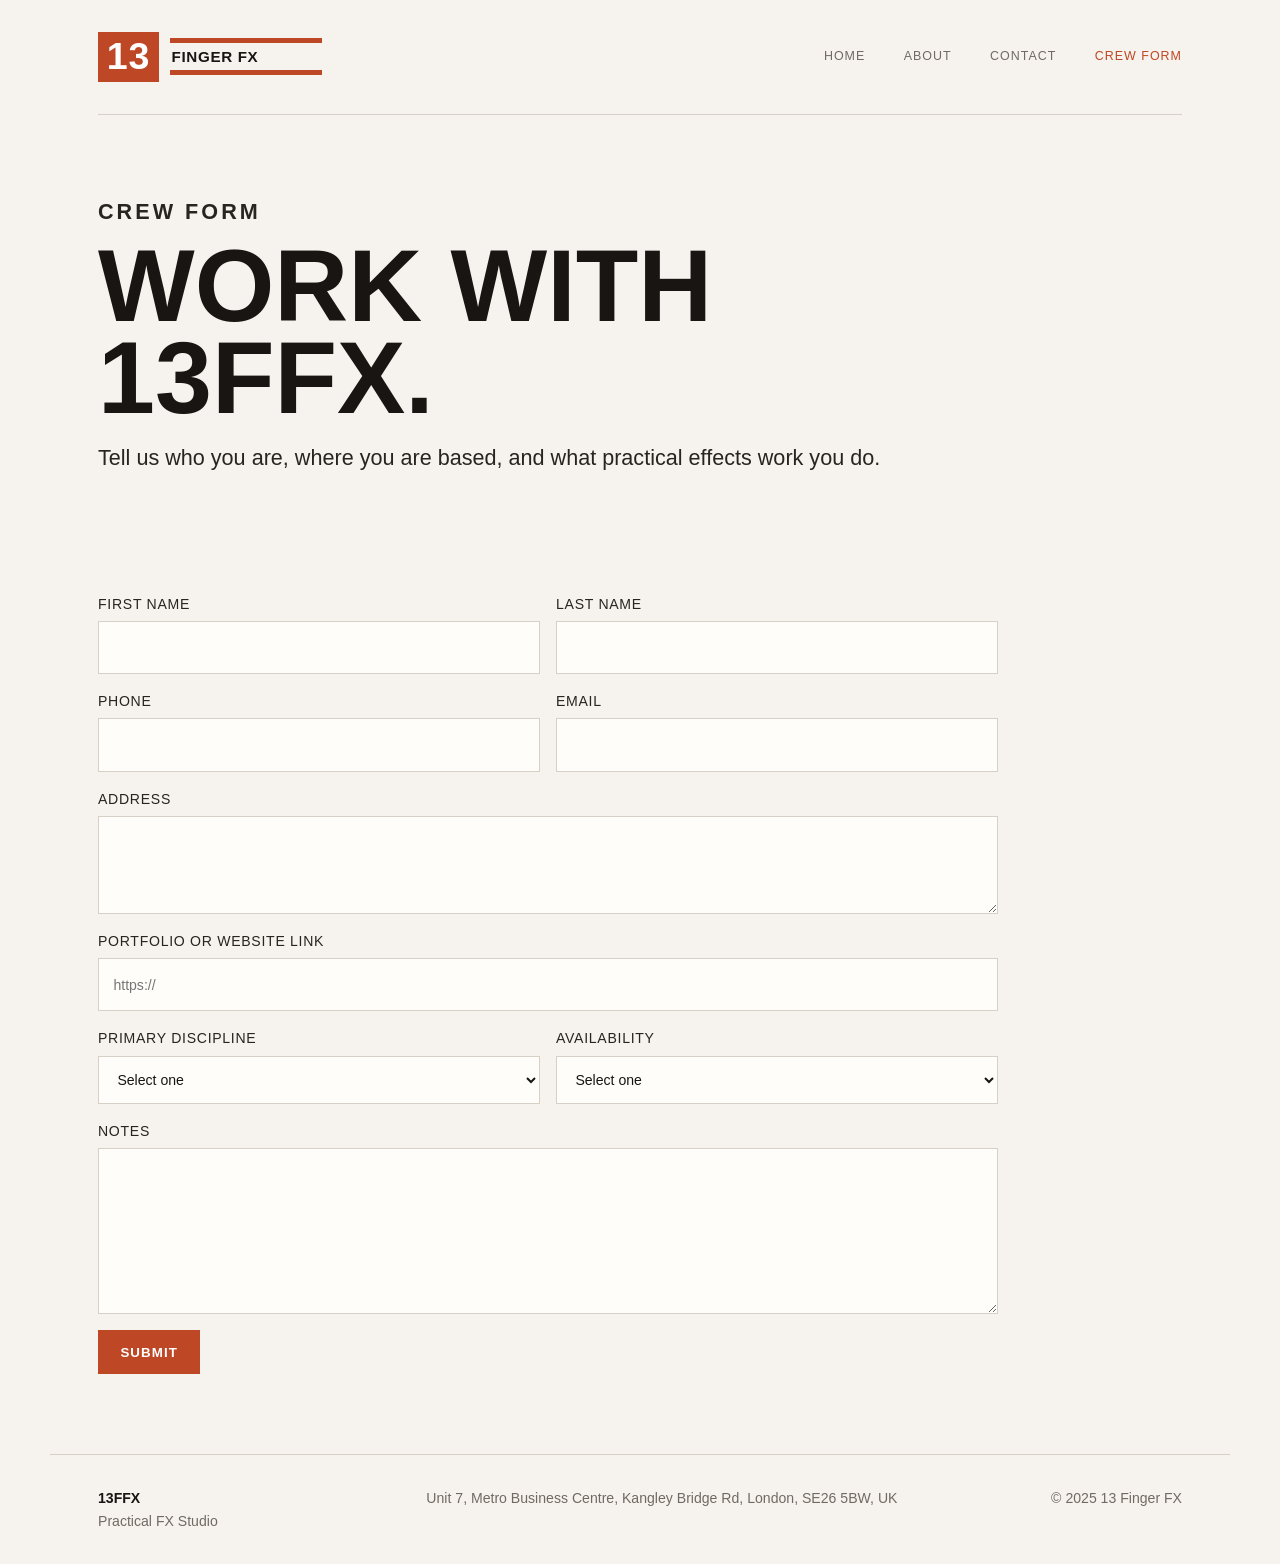
==== apply/index.html @ 548a2d45 "Add initial site scaffold and poster carousel handoff" ====
<!doctype html>
<html lang="en">
  <head>
    <meta charset="utf-8">
    <meta name="viewport" content="width=device-width, initial-scale=1">
    <title>Crew Form | 13 Finger FX</title>
    <meta name="description" content="Apply to work with 13 Finger FX through the crew application form.">
    <link rel="stylesheet" href="/styles.css">
  </head>
  <body>
    <header class="site-header">
      <a class="brand" href="/" aria-label="13 Finger FX home">
        <span class="brand-mark">13</span>
        <span class="brand-name">Finger FX</span>
      </a>
      <button class="nav-toggle" type="button" aria-controls="site-nav" aria-expanded="false">Menu</button>
      <nav class="site-nav" id="site-nav" aria-label="Primary navigation">
        <a href="/">Home</a>
        <a href="/info/">About</a>
        <a href="/contact/">Contact</a>
        <a href="/apply/" aria-current="page">Crew Form</a>
      </nav>
    </header>

    <main>
      <section class="page-intro">
        <p class="eyebrow">Crew Form</p>
        <h1>Work with 13FFX.</h1>
        <p>Tell us who you are, where you are based, and what practical effects work you do.</p>
      </section>

      <section class="form-section">
        <form class="form-panel wide-form" name="crew-application" method="POST" data-netlify="true" netlify-honeypot="bot-field" action="/thanks/">
          <input type="hidden" name="form-name" value="crew-application">
          <p class="hidden-field">
            <label>Do not fill this in: <input name="bot-field"></label>
          </p>
          <div class="form-grid">
            <label>First name <input name="first-name" autocomplete="given-name" required></label>
            <label>Last name <input name="last-name" autocomplete="family-name" required></label>
            <label>Phone <input type="tel" name="phone" autocomplete="tel"></label>
            <label>Email <input type="email" name="email" autocomplete="email" required></label>
          </div>
          <label>Address <textarea name="address" rows="3"></textarea></label>
          <label>Portfolio or website link <input type="url" name="portfolio-link" placeholder="https://"></label>
          <div class="form-grid">
            <label>Primary discipline
              <select name="primary-discipline">
                <option value="">Select one</option>
                <option>Prosthetics</option>
                <option>Creature FX</option>
                <option>Puppets</option>
                <option>Model making</option>
                <option>Moulding and casting</option>
                <option>Props</option>
                <option>Stunt FX</option>
                <option>Other</option>
              </select>
            </label>
            <label>Availability
              <select name="availability">
                <option value="">Select one</option>
                <option>Immediately available</option>
                <option>Available for dailies</option>
                <option>Available for long bookings</option>
                <option>Currently unavailable</option>
              </select>
            </label>
          </div>
          <label>Notes <textarea name="notes" rows="6"></textarea></label>
          <button type="submit">Submit</button>
        </form>
      </section>
    </main>

    <footer class="site-footer">
      <div>
        <strong>13FFX</strong>
        <span>Practical FX Studio</span>
      </div>
      <address>Unit 7, Metro Business Centre, Kangley Bridge Rd, London, SE26 5BW, UK</address>
      <p>&copy; 2025 13 Finger FX</p>
    </footer>

    <script src="/script.js"></script>
  </body>
</html>
---- styles.css ----
:root {
  --paper: #f6f3ee;
  --ink: #181512;
  --muted: #706a63;
  --line: #d7d0c6;
  --rust: #be4725;
  --rust-dark: #82331f;
  --charcoal: #282520;
  --field: #fffdfa;
  color-scheme: light;
  font-family: "Helvetica Neue", Arial, sans-serif;
}

* {
  box-sizing: border-box;
}

body {
  margin: 0;
  background: var(--paper);
  color: var(--ink);
  font-size: 16px;
  line-height: 1.6;
}

img {
  display: block;
  max-width: 100%;
}

a {
  color: inherit;
}

.site-header {
  display: flex;
  align-items: center;
  justify-content: space-between;
  gap: 2rem;
  max-width: 1180px;
  margin: 0 auto;
  padding: 2rem clamp(1.25rem, 4vw, 3rem);
}

.brand {
  display: inline-flex;
  align-items: center;
  gap: .7rem;
  text-decoration: none;
  text-transform: uppercase;
  letter-spacing: .04em;
  font-weight: 800;
}

.brand-mark {
  display: grid;
  place-items: center;
  width: 3.8rem;
  height: 3.1rem;
  background: var(--rust);
  color: #fff;
  font-size: 2.35rem;
  line-height: 1;
}

.brand-name {
  font-size: .95rem;
  border-top: .34rem solid var(--rust);
  border-bottom: .34rem solid var(--rust);
  padding: .1rem 4rem .08rem .1rem;
}

.site-nav {
  display: flex;
  align-items: center;
  gap: clamp(1rem, 3vw, 2.6rem);
  text-transform: uppercase;
  font-size: .78rem;
  letter-spacing: .08em;
}

.site-nav a {
  text-decoration: none;
  color: var(--muted);
}

.site-nav a:hover,
.site-nav a[aria-current="page"] {
  color: var(--rust);
}

.nav-toggle {
  display: none;
  border: 1px solid var(--line);
  background: transparent;
  color: var(--ink);
  padding: .65rem .9rem;
  text-transform: uppercase;
  letter-spacing: .08em;
}

main {
  max-width: 1180px;
  margin: 0 auto;
  padding: 0 clamp(1.25rem, 4vw, 3rem) 5rem;
}

.hero {
  min-height: 58vh;
  display: grid;
  align-content: center;
  padding: 5rem 0 4rem;
  border-top: 1px solid var(--line);
  border-bottom: 1px solid var(--line);
}

.page-intro {
  padding: 5rem 0 3rem;
  border-top: 1px solid var(--line);
}

.eyebrow {
  margin: 0 0 .7rem;
  color: var(--rust);
  font-size: .78rem;
  letter-spacing: .14em;
  text-transform: uppercase;
  font-weight: 700;
}

h1,
h2,
h3,
p {
  margin-top: 0;
}

h1 {
  max-width: 920px;
  margin-bottom: 1rem;
  font-size: clamp(3rem, 8vw, 7.5rem);
  line-height: .9;
  text-transform: uppercase;
  font-weight: 900;
}

h2 {
  font-size: clamp(1.9rem, 4vw, 3.5rem);
  line-height: 1;
  text-transform: uppercase;
  margin-bottom: 0;
}

h3 {
  font-size: 1.05rem;
  line-height: 1.15;
  text-transform: uppercase;
}

.intro,
.page-intro p,
.copy-block {
  max-width: 860px;
  color: var(--charcoal);
  font-size: clamp(1.05rem, 2vw, 1.35rem);
}

.section-heading {
  display: flex;
  align-items: end;
  justify-content: space-between;
  gap: 2rem;
  margin-bottom: 1.4rem;
}

.gallery-section,
.services,
.form-section,
.split-section,
.copy-block {
  padding-top: 3rem;
}

.gallery-grid {
  display: grid;
  grid-template-columns: repeat(4, minmax(0, 1fr));
  gap: .75rem;
}

.gallery-grid img {
  width: 100%;
  aspect-ratio: 16 / 10;
  object-fit: cover;
  background: #ddd;
}

.copy-block p {
  margin-bottom: 1.4rem;
}

.service-grid {
  display: grid;
  grid-template-columns: repeat(4, minmax(0, 1fr));
  gap: 1px;
  background: var(--line);
  border: 1px solid var(--line);
}

.service-grid article {
  min-height: 18rem;
  padding: 1.4rem;
  background: var(--paper);
}

.service-grid p {
  color: var(--muted);
  font-size: .95rem;
}

.split-section {
  display: grid;
  grid-template-columns: minmax(0, 1.4fr) minmax(18rem, .6fr);
  gap: 3rem;
  align-items: start;
}

.form-panel {
  display: grid;
  gap: 1rem;
  width: 100%;
}

.wide-form {
  max-width: 900px;
}

.form-grid {
  display: grid;
  grid-template-columns: repeat(2, minmax(0, 1fr));
  gap: 1rem;
}

label {
  display: grid;
  gap: .35rem;
  color: var(--charcoal);
  font-size: .88rem;
  text-transform: uppercase;
  letter-spacing: .05em;
}

input,
textarea,
select {
  width: 100%;
  border: 1px solid var(--line);
  border-radius: 0;
  background: var(--field);
  color: var(--ink);
  padding: .9rem;
  font: inherit;
}

textarea {
  resize: vertical;
}

button {
  width: fit-content;
  border: 0;
  background: var(--rust);
  color: #fff;
  padding: .9rem 1.4rem;
  text-transform: uppercase;
  letter-spacing: .08em;
  font-weight: 800;
  cursor: pointer;
}

button:hover {
  background: var(--rust-dark);
}

.hidden-field {
  display: none;
}

.contact-details {
  border-left: 1px solid var(--line);
  padding-left: 2rem;
}

.muted {
  color: var(--muted);
}

.text-link {
  color: var(--rust);
  text-decoration-thickness: .12em;
}

.site-footer {
  display: grid;
  grid-template-columns: 1fr 2fr auto;
  gap: 2rem;
  max-width: 1180px;
  margin: 0 auto;
  padding: 2rem clamp(1.25rem, 4vw, 3rem);
  border-top: 1px solid var(--line);
  color: var(--muted);
  font-size: .88rem;
}

.site-footer div {
  display: grid;
}

.site-footer strong {
  color: var(--ink);
}

.site-footer address {
  font-style: normal;
}

@media (max-width: 900px) {
  .site-header {
    align-items: flex-start;
  }

  .nav-toggle {
    display: inline-block;
  }

  .site-nav {
    position: absolute;
    top: 6.8rem;
    left: 1.25rem;
    right: 1.25rem;
    display: none;
    flex-direction: column;
    align-items: flex-start;
    gap: 1rem;
    background: var(--paper);
    border: 1px solid var(--line);
    padding: 1.2rem;
    z-index: 10;
  }

  .site-nav.is-open {
    display: flex;
  }

  .brand-name {
    padding-right: 1.4rem;
  }

  .gallery-grid,
  .service-grid {
    grid-template-columns: repeat(2, minmax(0, 1fr));
  }

  .split-section,
  .site-footer {
    grid-template-columns: 1fr;
  }

  .contact-details {
    border-left: 0;
    border-top: 1px solid var(--line);
    padding: 2rem 0 0;
  }
}

@media (max-width: 560px) {
  .site-header {
    gap: 1rem;
    padding-top: 1.2rem;
  }

  .brand-mark {
    width: 3rem;
    height: 2.5rem;
    font-size: 1.85rem;
  }

  .brand-name {
    font-size: .78rem;
    padding-right: .6rem;
  }

  .hero {
    min-height: 48vh;
    padding: 3rem 0;
  }

  .gallery-grid,
  .service-grid,
  .form-grid {
    grid-template-columns: 1fr;
  }
}
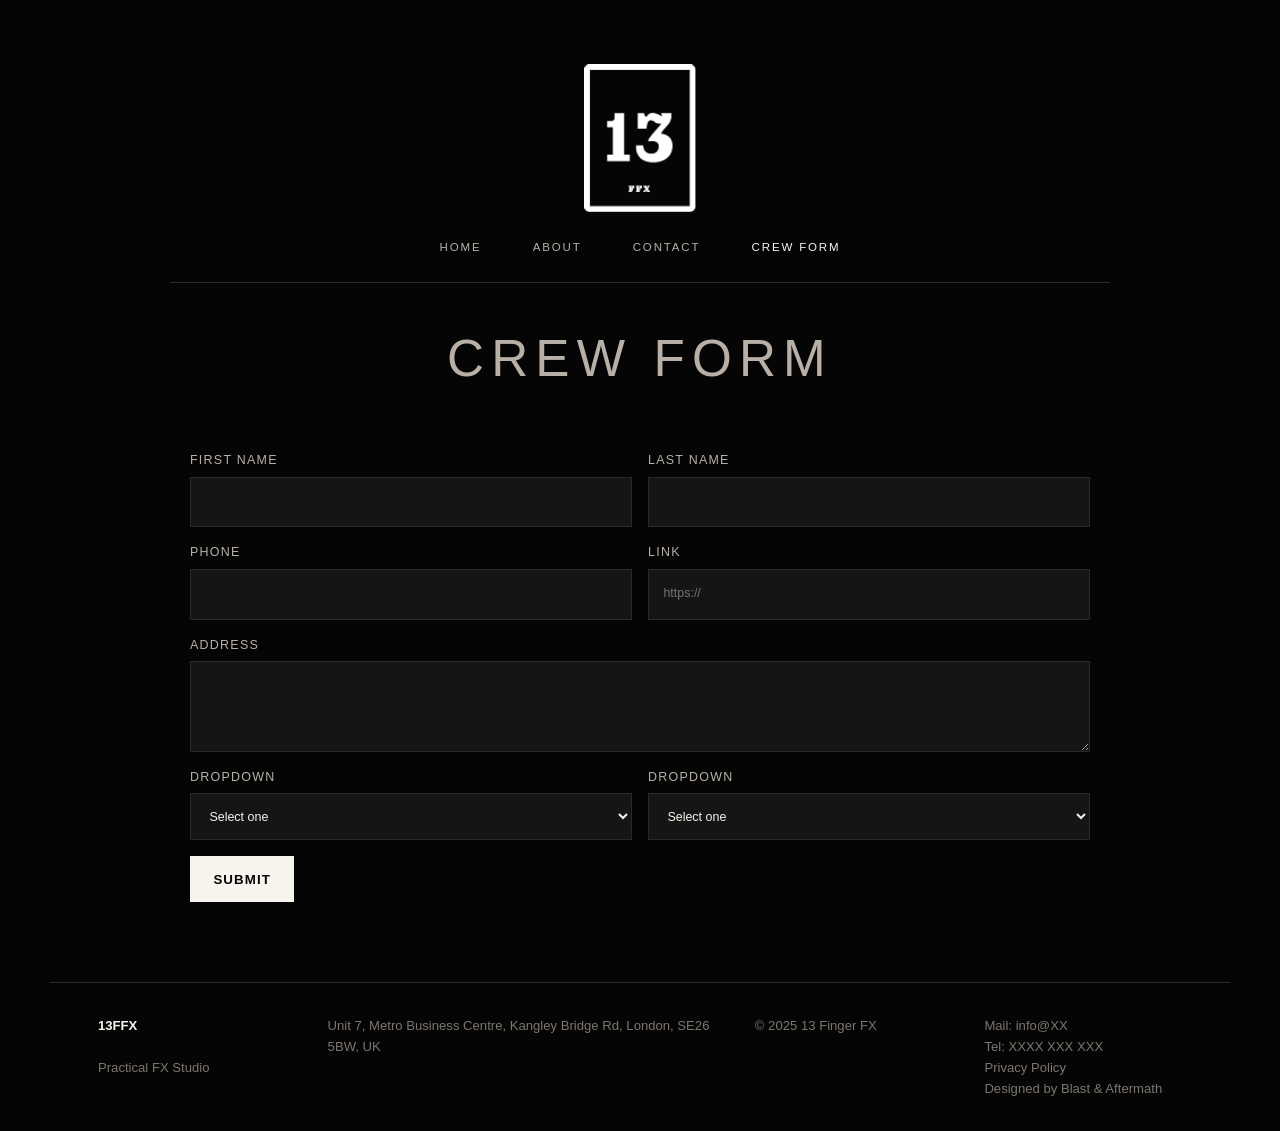
==== commit 12815cb9: "Align secondary pages with Wix references" ====
--- a/apply/index.html
+++ b/apply/index.html
@@ -10,8 +10,7 @@
   <body>
     <header class="site-header">
       <a class="brand" href="/" aria-label="13 Finger FX home">
-        <span class="brand-mark">13</span>
-        <span class="brand-name">Finger FX</span>
+        <img src="/assets/ffx-logo-white.png" alt="13 Finger FX">
       </a>
       <button class="nav-toggle" type="button" aria-controls="site-nav" aria-expanded="false">Menu</button>
       <nav class="site-nav" id="site-nav" aria-label="Primary navigation">
@@ -23,10 +22,8 @@
     </header>
 
     <main>
-      <section class="page-intro">
-        <p class="eyebrow">Crew Form</p>
-        <h1>Work with 13FFX.</h1>
-        <p>Tell us who you are, where you are based, and what practical effects work you do.</p>
+      <section class="page-intro form-intro">
+        <p class="studio-line">Crew Form</p>
       </section>
 
       <section class="form-section">
@@ -39,35 +36,25 @@
             <label>First name <input name="first-name" autocomplete="given-name" required></label>
             <label>Last name <input name="last-name" autocomplete="family-name" required></label>
             <label>Phone <input type="tel" name="phone" autocomplete="tel"></label>
-            <label>Email <input type="email" name="email" autocomplete="email" required></label>
+            <label>Link <input type="url" name="portfolio-link" placeholder="https://"></label>
           </div>
           <label>Address <textarea name="address" rows="3"></textarea></label>
-          <label>Portfolio or website link <input type="url" name="portfolio-link" placeholder="https://"></label>
           <div class="form-grid">
-            <label>Primary discipline
+            <label>Dropdown
               <select name="primary-discipline">
                 <option value="">Select one</option>
-                <option>Prosthetics</option>
-                <option>Creature FX</option>
-                <option>Puppets</option>
-                <option>Model making</option>
-                <option>Moulding and casting</option>
-                <option>Props</option>
-                <option>Stunt FX</option>
-                <option>Other</option>
+                <option>Option 1</option>
+                <option>Option 2</option>
               </select>
             </label>
-            <label>Availability
+            <label>Dropdown
               <select name="availability">
                 <option value="">Select one</option>
-                <option>Immediately available</option>
-                <option>Available for dailies</option>
-                <option>Available for long bookings</option>
-                <option>Currently unavailable</option>
+                <option>Option 1</option>
+                <option>Option 2</option>
               </select>
             </label>
           </div>
-          <label>Notes <textarea name="notes" rows="6"></textarea></label>
           <button type="submit">Submit</button>
         </form>
       </section>
--- a/styles.css
+++ b/styles.css
@@ -1,13 +1,13 @@
 :root {
-  --paper: #f6f3ee;
-  --ink: #181512;
-  --muted: #706a63;
-  --line: #d7d0c6;
-  --rust: #be4725;
-  --rust-dark: #82331f;
-  --charcoal: #282520;
-  --field: #fffdfa;
-  color-scheme: light;
+  --bg: #050505;
+  --panel: #0d0d0d;
+  --ink: #f7f3ed;
+  --muted: #b8b0a6;
+  --soft: #7d766e;
+  --line: #2a2927;
+  --accent: #d95a28;
+  --field: #151515;
+  color-scheme: dark;
   font-family: "Helvetica Neue", Arial, sans-serif;
 }
 
@@ -17,7 +17,7 @@
 
 body {
   margin: 0;
-  background: var(--paper);
+  background: var(--bg);
   color: var(--ink);
   font-size: 16px;
   line-height: 1.6;
@@ -33,50 +33,32 @@
 }
 
 .site-header {
-  display: flex;
-  align-items: center;
-  justify-content: space-between;
-  gap: 2rem;
+  display: grid;
+  justify-items: center;
+  gap: 1.6rem;
   max-width: 1180px;
   margin: 0 auto;
-  padding: 2rem clamp(1.25rem, 4vw, 3rem);
+  padding: clamp(2rem, 5vw, 4rem) clamp(1.25rem, 4vw, 3rem) 1.6rem;
 }
 
 .brand {
-  display: inline-flex;
-  align-items: center;
-  gap: .7rem;
-  text-decoration: none;
-  text-transform: uppercase;
-  letter-spacing: .04em;
-  font-weight: 800;
-}
-
-.brand-mark {
-  display: grid;
-  place-items: center;
-  width: 3.8rem;
-  height: 3.1rem;
-  background: var(--rust);
-  color: #fff;
-  font-size: 2.35rem;
-  line-height: 1;
-}
-
-.brand-name {
-  font-size: .95rem;
-  border-top: .34rem solid var(--rust);
-  border-bottom: .34rem solid var(--rust);
-  padding: .1rem 4rem .08rem .1rem;
+  display: block;
+  width: clamp(72px, 10vw, 112px);
+}
+
+.brand img {
+  width: 100%;
+  height: auto;
 }
 
 .site-nav {
   display: flex;
   align-items: center;
-  gap: clamp(1rem, 3vw, 2.6rem);
-  text-transform: uppercase;
-  font-size: .78rem;
-  letter-spacing: .08em;
+  justify-content: center;
+  gap: clamp(1.2rem, 4vw, 3.2rem);
+  text-transform: uppercase;
+  font-size: .72rem;
+  letter-spacing: .16em;
 }
 
 .site-nav a {
@@ -86,7 +68,7 @@
 
 .site-nav a:hover,
 .site-nav a[aria-current="page"] {
-  color: var(--rust);
+  color: var(--ink);
 }
 
 .nav-toggle {
@@ -105,27 +87,51 @@
   padding: 0 clamp(1.25rem, 4vw, 3rem) 5rem;
 }
 
-.hero {
-  min-height: 58vh;
-  display: grid;
-  align-content: center;
-  padding: 5rem 0 4rem;
-  border-top: 1px solid var(--line);
-  border-bottom: 1px solid var(--line);
-}
-
-.page-intro {
-  padding: 5rem 0 3rem;
-  border-top: 1px solid var(--line);
-}
-
+.home-page main {
+  max-width: none;
+  padding: 0;
+}
+
+.home-video {
+  position: relative;
+  min-height: calc(96svh - 178px);
+  overflow: hidden;
+  background: #000;
+}
+
+.home-video__media {
+  position: absolute;
+  inset: 0;
+  width: 100%;
+  height: 100%;
+  object-fit: cover;
+}
+
+.home-video__media--mobile {
+  display: none;
+}
+
+.home-video__overlay {
+  position: relative;
+  z-index: 1;
+  display: grid;
+  min-height: calc(96svh - 178px);
+  align-content: end;
+  justify-items: center;
+  gap: 1rem;
+  padding: 3rem clamp(1.25rem, 4vw, 3rem);
+  text-align: center;
+  background: linear-gradient(180deg, rgba(0, 0, 0, .08), rgba(0, 0, 0, .2) 58%, rgba(0, 0, 0, .62));
+}
+
+.studio-line,
 .eyebrow {
-  margin: 0 0 .7rem;
-  color: var(--rust);
-  font-size: .78rem;
-  letter-spacing: .14em;
-  text-transform: uppercase;
-  font-weight: 700;
+  margin: 0;
+  color: var(--muted);
+  font-size: .72rem;
+  line-height: 1.4;
+  letter-spacing: .18em;
+  text-transform: uppercase;
 }
 
 h1,
@@ -136,33 +142,84 @@
 }
 
 h1 {
-  max-width: 920px;
-  margin-bottom: 1rem;
-  font-size: clamp(3rem, 8vw, 7.5rem);
-  line-height: .9;
-  text-transform: uppercase;
-  font-weight: 900;
+  max-width: 820px;
+  margin-bottom: 0;
+  color: var(--ink);
+  font-size: clamp(1rem, 2vw, 1.45rem);
+  line-height: 1.35;
+  letter-spacing: .12em;
+  text-transform: uppercase;
+  font-weight: 500;
+}
+
+.page-intro {
+  display: grid;
+  justify-items: center;
+  max-width: 940px;
+  margin: 0 auto;
+  padding: 3rem 0 2.5rem;
+  border-top: 1px solid var(--line);
+  text-align: center;
+}
+
+.page-intro h1 {
+  max-width: none;
+  margin: .8rem 0 1rem;
+  font-size: clamp(2.5rem, 7vw, 6rem);
+  line-height: .95;
+  letter-spacing: .04em;
+  font-weight: 800;
 }
 
 h2 {
-  font-size: clamp(1.9rem, 4vw, 3.5rem);
+  font-size: clamp(1.65rem, 4vw, 3rem);
   line-height: 1;
   text-transform: uppercase;
   margin-bottom: 0;
 }
 
 h3 {
-  font-size: 1.05rem;
+  font-size: 1rem;
   line-height: 1.15;
-  text-transform: uppercase;
-}
-
-.intro,
+  letter-spacing: .06em;
+  text-transform: uppercase;
+}
+
 .page-intro p,
 .copy-block {
   max-width: 860px;
-  color: var(--charcoal);
-  font-size: clamp(1.05rem, 2vw, 1.35rem);
+  color: var(--muted);
+  font-size: clamp(1rem, 2vw, 1.25rem);
+}
+
+.copy-block p {
+  margin-bottom: 1.4rem;
+}
+
+.copy-block {
+  margin-inline: auto;
+  text-align: left;
+}
+
+.contact-intro {
+  border-top: 0;
+  padding-bottom: 1.5rem;
+}
+
+.contact-intro h1,
+.form-intro .studio-line {
+  font-size: clamp(1.7rem, 5vw, 3.2rem);
+  line-height: 1.1;
+  letter-spacing: .14em;
+  text-transform: uppercase;
+}
+
+.form-intro {
+  padding-bottom: 1rem;
+}
+
+.about-carousel {
+  margin: 4rem calc(50% - 50vw) 1rem;
 }
 
 .section-heading {
@@ -173,7 +230,6 @@
   margin-bottom: 1.4rem;
 }
 
-.gallery-section,
 .services,
 .form-section,
 .split-section,
@@ -181,23 +237,6 @@
   padding-top: 3rem;
 }
 
-.gallery-grid {
-  display: grid;
-  grid-template-columns: repeat(4, minmax(0, 1fr));
-  gap: .75rem;
-}
-
-.gallery-grid img {
-  width: 100%;
-  aspect-ratio: 16 / 10;
-  object-fit: cover;
-  background: #ddd;
-}
-
-.copy-block p {
-  margin-bottom: 1.4rem;
-}
-
 .service-grid {
   display: grid;
   grid-template-columns: repeat(4, minmax(0, 1fr));
@@ -209,7 +248,7 @@
 .service-grid article {
   min-height: 18rem;
   padding: 1.4rem;
-  background: var(--paper);
+  background: var(--panel);
 }
 
 .service-grid p {
@@ -222,6 +261,8 @@
   grid-template-columns: minmax(0, 1.4fr) minmax(18rem, .6fr);
   gap: 3rem;
   align-items: start;
+  max-width: 900px;
+  margin: 0 auto;
 }
 
 .form-panel {
@@ -232,6 +273,7 @@
 
 .wide-form {
   max-width: 900px;
+  margin: 0 auto;
 }
 
 .form-grid {
@@ -243,10 +285,10 @@
 label {
   display: grid;
   gap: .35rem;
-  color: var(--charcoal);
-  font-size: .88rem;
-  text-transform: uppercase;
-  letter-spacing: .05em;
+  color: var(--muted);
+  font-size: .78rem;
+  text-transform: uppercase;
+  letter-spacing: .1em;
 }
 
 input,
@@ -267,9 +309,9 @@
 
 button {
   width: fit-content;
-  border: 0;
-  background: var(--rust);
-  color: #fff;
+  border: 1px solid var(--ink);
+  background: var(--ink);
+  color: var(--bg);
   padding: .9rem 1.4rem;
   text-transform: uppercase;
   letter-spacing: .08em;
@@ -278,7 +320,8 @@
 }
 
 button:hover {
-  background: var(--rust-dark);
+  background: transparent;
+  color: var(--ink);
 }
 
 .hidden-field {
@@ -288,6 +331,7 @@
 .contact-details {
   border-left: 1px solid var(--line);
   padding-left: 2rem;
+  color: var(--muted);
 }
 
 .muted {
@@ -295,20 +339,26 @@
 }
 
 .text-link {
-  color: var(--rust);
+  color: var(--ink);
   text-decoration-thickness: .12em;
 }
 
 .site-footer {
   display: grid;
-  grid-template-columns: 1fr 2fr auto;
+  grid-template-columns: 1fr 2fr 1fr 1fr;
   gap: 2rem;
   max-width: 1180px;
   margin: 0 auto;
   padding: 2rem clamp(1.25rem, 4vw, 3rem);
   border-top: 1px solid var(--line);
-  color: var(--muted);
-  font-size: .88rem;
+  color: var(--soft);
+  font-size: .82rem;
+}
+
+.site-footer::after {
+  content: "Mail: info@XX\a Tel: XXXX XXX XXX\a Privacy Policy\a Designed by Blast & Aftermath";
+  white-space: pre-line;
+  color: var(--soft);
 }
 
 .site-footer div {
@@ -325,7 +375,15 @@
 
 @media (max-width: 900px) {
   .site-header {
-    align-items: flex-start;
+    display: flex;
+    align-items: center;
+    justify-content: space-between;
+    padding-top: 1.25rem;
+    padding-bottom: 1rem;
+  }
+
+  .brand {
+    width: 64px;
   }
 
   .nav-toggle {
@@ -334,14 +392,14 @@
 
   .site-nav {
     position: absolute;
-    top: 6.8rem;
+    top: 5.7rem;
     left: 1.25rem;
     right: 1.25rem;
     display: none;
     flex-direction: column;
     align-items: flex-start;
     gap: 1rem;
-    background: var(--paper);
+    background: #0a0a0a;
     border: 1px solid var(--line);
     padding: 1.2rem;
     z-index: 10;
@@ -351,11 +409,6 @@
     display: flex;
   }
 
-  .brand-name {
-    padding-right: 1.4rem;
-  }
-
-  .gallery-grid,
   .service-grid {
     grid-template-columns: repeat(2, minmax(0, 1fr));
   }
@@ -370,31 +423,32 @@
     border-top: 1px solid var(--line);
     padding: 2rem 0 0;
   }
+
+  .home-video,
+  .home-video__overlay {
+    min-height: calc(92svh - 104px);
+  }
 }
 
 @media (max-width: 560px) {
-  .site-header {
-    gap: 1rem;
-    padding-top: 1.2rem;
-  }
-
-  .brand-mark {
-    width: 3rem;
-    height: 2.5rem;
-    font-size: 1.85rem;
-  }
-
-  .brand-name {
-    font-size: .78rem;
-    padding-right: .6rem;
-  }
-
-  .hero {
-    min-height: 48vh;
-    padding: 3rem 0;
-  }
-
-  .gallery-grid,
+  .home-video,
+  .home-video__overlay {
+    min-height: calc(92svh - 90px);
+  }
+
+  .home-video__media--desktop {
+    display: none;
+  }
+
+  .home-video__media--mobile {
+    display: block;
+  }
+
+  .home-video__overlay {
+    align-content: end;
+    padding-bottom: 2.2rem;
+  }
+
   .service-grid,
   .form-grid {
     grid-template-columns: 1fr;
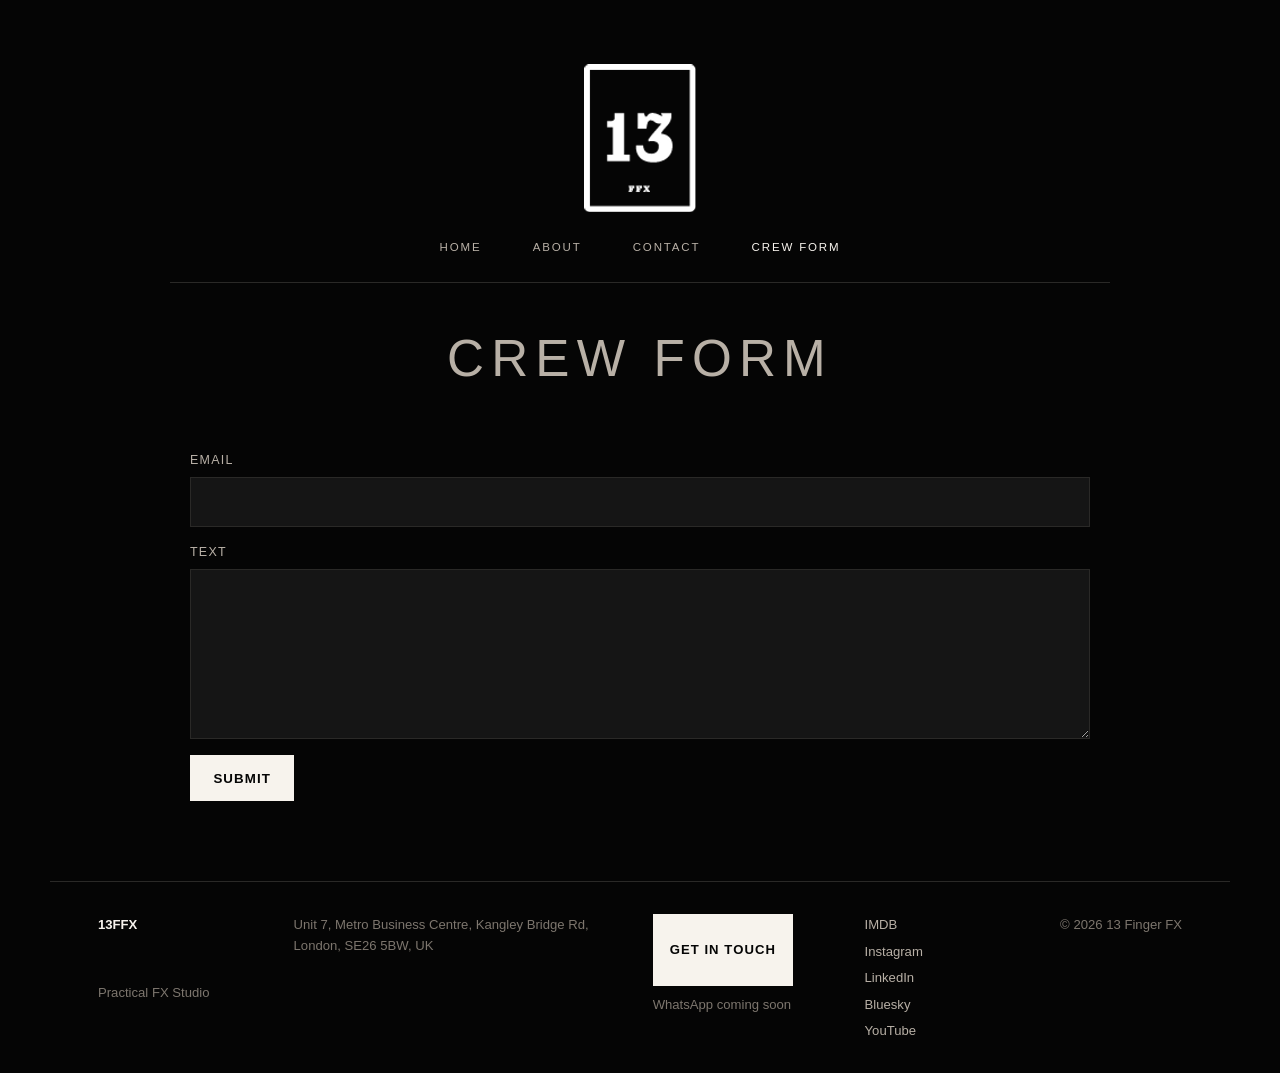
==== commit 161dd1c0: "Update footer SEO and contact forms" ====
--- a/apply/index.html
+++ b/apply/index.html
@@ -4,7 +4,8 @@
     <meta charset="utf-8">
     <meta name="viewport" content="width=device-width, initial-scale=1">
     <title>Crew Form | 13 Finger FX</title>
-    <meta name="description" content="Apply to work with 13 Finger FX through the crew application form.">
+    <meta name="description" content="Contact 13FingerFX if you are an artist hoping to work with an international, award winning, London based practical FX studio.">
+    <meta name="keywords" content="13 Finger FX crew, practical effects artist London, prosthetic makeup artist UK, creature effects artist, CFX artist, film prosthetics crew, practical FX Europe, Dan Martin prosthetics">
     <link rel="stylesheet" href="/styles.css">
   </head>
   <body>
@@ -32,29 +33,8 @@
           <p class="hidden-field">
             <label>Do not fill this in: <input name="bot-field"></label>
           </p>
-          <div class="form-grid">
-            <label>First name <input name="first-name" autocomplete="given-name" required></label>
-            <label>Last name <input name="last-name" autocomplete="family-name" required></label>
-            <label>Phone <input type="tel" name="phone" autocomplete="tel"></label>
-            <label>Link <input type="url" name="portfolio-link" placeholder="https://"></label>
-          </div>
-          <label>Address <textarea name="address" rows="3"></textarea></label>
-          <div class="form-grid">
-            <label>Dropdown
-              <select name="primary-discipline">
-                <option value="">Select one</option>
-                <option>Option 1</option>
-                <option>Option 2</option>
-              </select>
-            </label>
-            <label>Dropdown
-              <select name="availability">
-                <option value="">Select one</option>
-                <option>Option 1</option>
-                <option>Option 2</option>
-              </select>
-            </label>
-          </div>
+          <label>Email <input type="email" name="email" autocomplete="email" required></label>
+          <label>Text <textarea name="message" rows="7" required></textarea></label>
           <button type="submit">Submit</button>
         </form>
       </section>
@@ -66,7 +46,18 @@
         <span>Practical FX Studio</span>
       </div>
       <address>Unit 7, Metro Business Centre, Kangley Bridge Rd, London, SE26 5BW, UK</address>
-      <p>&copy; 2025 13 Finger FX</p>
+      <div class="footer-actions">
+        <a class="button-link" href="/contact/">Get In Touch</a>
+        <span>WhatsApp coming soon</span>
+      </div>
+      <nav class="social-links" aria-label="Social links">
+        <a href="https://www.imdb.com/name/nm2087361">IMDB</a>
+        <a href="https://www.instagram.com/13fingerfx">Instagram</a>
+        <a href="https://www.linkedin.com/in/dan-martin-b8385322">LinkedIn</a>
+        <a href="https://bsky.app/profile/danmartin.bsky.social">Bluesky</a>
+        <a href="https://www.youtube.com/@13fingerfx">YouTube</a>
+      </nav>
+      <p>&copy; 2026 13 Finger FX</p>
     </footer>
 
     <script src="/script.js"></script>
--- a/styles.css
+++ b/styles.css
@@ -324,6 +324,26 @@
   color: var(--ink);
 }
 
+.button-link {
+  display: inline-flex;
+  width: fit-content;
+  align-items: center;
+  justify-content: center;
+  border: 1px solid var(--ink);
+  padding: .7rem 1rem;
+  color: var(--bg);
+  background: var(--ink);
+  text-decoration: none;
+  text-transform: uppercase;
+  letter-spacing: .08em;
+  font-weight: 800;
+}
+
+.button-link:hover {
+  background: transparent;
+  color: var(--ink);
+}
+
 .hidden-field {
   display: none;
 }
@@ -343,9 +363,29 @@
   text-decoration-thickness: .12em;
 }
 
+.intro-copy {
+  color: var(--ink);
+}
+
+.laurels {
+  display: grid;
+  gap: .8rem;
+  max-width: 860px;
+  margin: 3.5rem auto 0;
+  padding: 2rem 0;
+  border-top: 1px solid var(--line);
+  border-bottom: 1px solid var(--line);
+  text-align: center;
+}
+
+.laurels p {
+  margin: 0;
+  color: var(--muted);
+}
+
 .site-footer {
   display: grid;
-  grid-template-columns: 1fr 2fr 1fr 1fr;
+  grid-template-columns: 1fr 2fr 1.1fr 1fr auto;
   gap: 2rem;
   max-width: 1180px;
   margin: 0 auto;
@@ -355,14 +395,9 @@
   font-size: .82rem;
 }
 
-.site-footer::after {
-  content: "Mail: info@XX\a Tel: XXXX XXX XXX\a Privacy Policy\a Designed by Blast & Aftermath";
-  white-space: pre-line;
-  color: var(--soft);
-}
-
 .site-footer div {
   display: grid;
+  gap: .55rem;
 }
 
 .site-footer strong {
@@ -371,6 +406,24 @@
 
 .site-footer address {
   font-style: normal;
+}
+
+.footer-actions span {
+  color: var(--soft);
+}
+
+.social-links {
+  display: grid;
+  gap: .35rem;
+}
+
+.social-links a {
+  color: var(--muted);
+  text-decoration: none;
+}
+
+.social-links a:hover {
+  color: var(--ink);
 }
 
 @media (max-width: 900px) {
